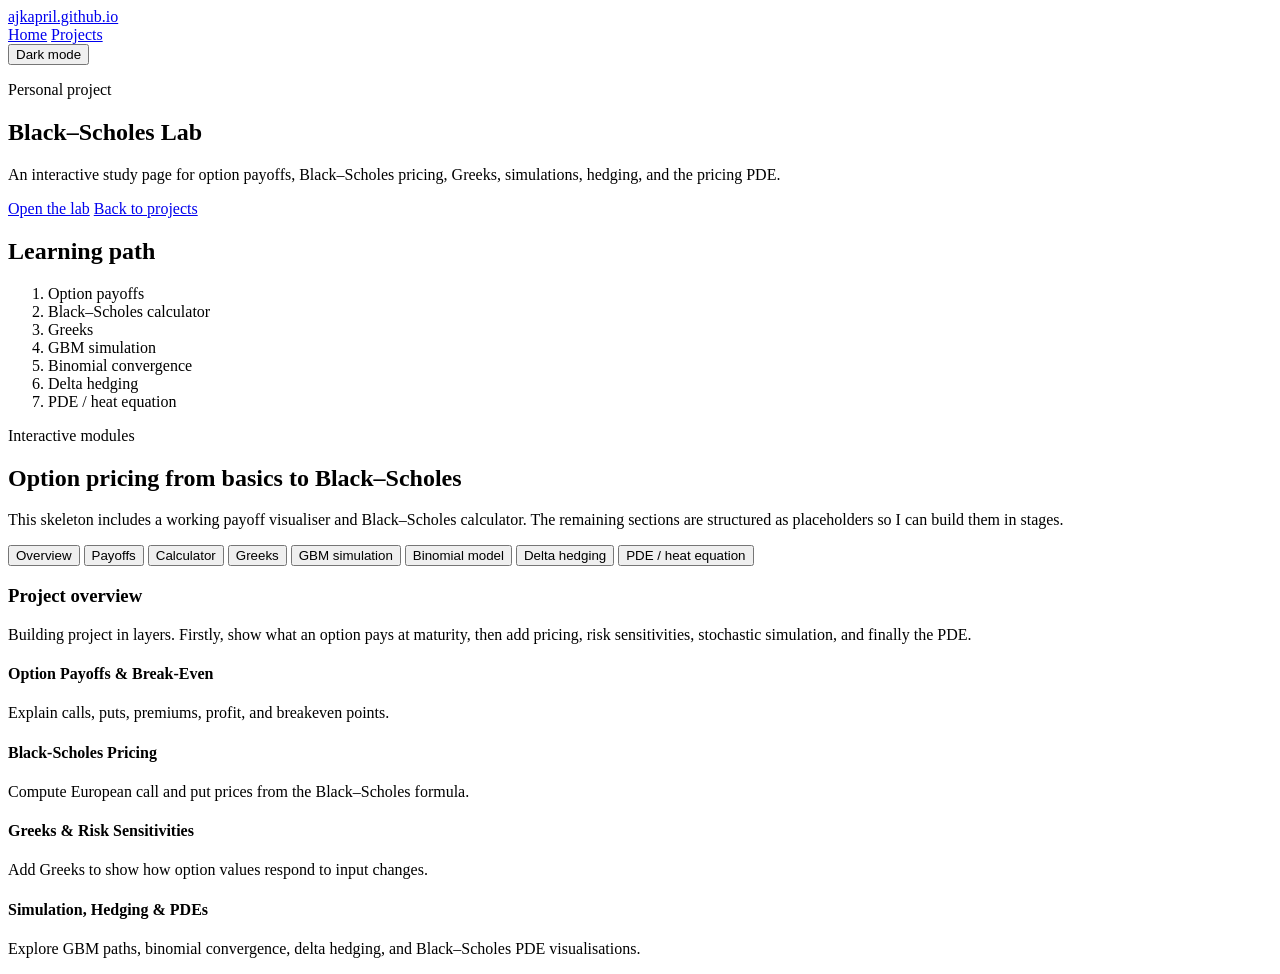
==== projects/black-scholes/index.html @ cd3219ad "Add index.html for Black-Scholes Lab project This HTML file serves as the main structure for the Bla" ====
<!DOCTYPE html>
<html lang="en" data-theme="light">
  <head>
    <meta charset="UTF-8" />
    <meta name="viewport" content="width=device-width, initial-scale=1.0" />
    <title>Black–Scholes Lab | ajkapril.github.io</title>

    <link rel="stylesheet" href="black-scholes.css" />
    <script type="module" src="black-scholes.js" defer></script>
  </head>

  <body>
    <header class="site-header">
      <a class="logo" href="../../index.html">ajkapril.github.io</a>

      <nav class="main-nav" aria-label="Black-Scholes page navigation">
        <a href="../../index.html">Home</a>
        <a href="../../index.html#projects">Projects</a>
      </nav>

      <button id="theme-toggle" class="theme-toggle" type="button" aria-pressed="false">
        Dark mode
      </button>
    </header>

    <main>
      <section class="hero section">
        <div class="section-inner hero-grid">
          <div>
            <p class="eyebrow">Personal project</p>
            <h1>Black–Scholes Lab</h1>
            <p class="lead">
              An interactive study page for option payoffs, Black–Scholes pricing,
              Greeks, simulations, hedging, and the pricing PDE.
            </p>

            <div class="button-row">
              <a class="btn" href="#lab">Open the lab</a>
              <a class="btn btn-secondary" href="../../index.html#projects">Back to projects</a>
            </div>
          </div>

          <aside class="hero-card">
            <h2>Learning path</h2>
            <ol class="mini-list">
              <li>Option payoffs</li>
              <li>Black–Scholes calculator</li>
              <li>Greeks</li>
              <li>GBM simulation</li>
              <li>Binomial convergence</li>
              <li>Delta hedging</li>
              <li>PDE / heat equation</li>
            </ol>
          </aside>
        </div>
      </section>

      <section id="lab" class="section lab-section">
        <div class="section-inner">
          <div class="section-heading">
            <p class="eyebrow">Interactive modules</p>
            <h2>Option pricing from basics to Black–Scholes</h2>
            <p>
              This skeleton includes a working payoff visualiser and Black–Scholes calculator.
              The remaining sections are structured as placeholders so I can build them in stages.
            </p>
          </div>

          <div class="lab-layout">
            <aside class="module-nav" aria-label="Lab modules">
              <button class="module-button active" type="button" data-panel-target="overview-panel">Overview</button>
              <button class="module-button" type="button" data-panel-target="payoff-panel">Payoffs</button>
              <button class="module-button" type="button" data-panel-target="calculator-panel">Calculator</button>
              <button class="module-button" type="button" data-panel-target="greeks-panel">Greeks</button>
              <button class="module-button" type="button" data-panel-target="gbm-panel">GBM simulation</button>
              <button class="module-button" type="button" data-panel-target="binomial-panel">Binomial model</button>
              <button class="module-button" type="button" data-panel-target="hedging-panel">Delta hedging</button>
              <button class="module-button" type="button" data-panel-target="pde-panel">PDE / heat equation</button>
            </aside>

            <div class="panel-area">
              <section id="overview-panel" class="panel active-panel" data-panel>
                <article class="card">
                  <h3>Project overview</h3>
                  <p>
                    Building project in layers. Firstly, show what an option pays at maturity,
                    then add pricing, risk sensitivities, stochastic simulation, and finally the PDE.
                  </p>

                  <div class="feature-grid">
                    <div class="feature-card">
                      <h4>Option Payoffs & Break-Even</h4>
                      <p>Explain calls, puts, premiums, profit, and breakeven points.</p>
                    </div>
                    <div class="feature-card">
                      <h4>Black-Scholes Pricing</h4>
                      <p>Compute European call and put prices from the Black–Scholes formula.</p>
                    </div>
                    <div class="feature-card">
                      <h4>Greeks & Risk Sensitivities</h4>
                      <p>Add Greeks to show how option values respond to input changes.</p>
                    </div>
                    <div class="feature-card">
                      <h4>Simulation, Hedging & PDEs</h4>
                      <p>Explore GBM paths, binomial convergence, delta hedging, and Black–Scholes PDE visualisations.</p>
                    </div>
                  </div>
                </article>
              </section>

              <section id="payoff-panel" class="panel" data-panel hidden>
                <article class="card">
                  <h3>Option payoff visualiser</h3>

                  <form id="payoff-form" class="control-grid">
                    <label class="field">
                      <span>Strike price K</span>
                      <input id="payoff-k" type="number" min="1" step="1" value="100" />
                    </label>

                    <label class="field">
                      <span>Premium</span>
                      <input id="payoff-premium" type="number" min="0" step="0.01" value="8" />
                    </label>

                    <label class="field">
                      <span>Maximum final stock price</span>
                      <input id="payoff-max-st" type="number" min="10" step="10" value="200" />
                    </label>

                    <label class="field">
                      <span>Option type</span>
                      <select id="payoff-type">
                        <option value="call">Call</option>
                        <option value="put">Put</option>
                      </select>
                    </label>

                    <label class="field">
                      <span>Position</span>
                      <select id="payoff-position">
                        <option value="long">Long</option>
                        <option value="short">Short</option>
                      </select>
                    </label>

                    <div class="field button-field">
                      <button class="btn" type="submit">Update payoff</button>
                    </div>
                  </form>

                  <div class="chart-card">
                    <canvas id="payoff-canvas" width="900" height="430" aria-label="Payoff chart"></canvas>
                  </div>

                  <div id="payoff-explanation" class="explanation-box"></div>
                </article>
              </section>

              <section id="calculator-panel" class="panel" data-panel hidden>
                <article class="card">
                  <h3>Black–Scholes calculator</h3>

                  <form id="calculator-form" class="control-grid">
                    <label class="field">
                      <span>Current stock price S</span>
                      <input id="bs-s" type="number" min="0.01" step="0.01" value="100" />
                    </label>

                    <label class="field">
                      <span>Strike price K</span>
                      <input id="bs-k" type="number" min="0.01" step="0.01" value="100" />
                    </label>

                    <label class="field">
                      <span>Risk-free rate r (%)</span>
                      <input id="bs-r" type="number" step="0.01" value="5" />
                    </label>

                    <label class="field">
                      <span>Volatility σ (%)</span>
                      <input id="bs-sigma" type="number" min="0.01" step="0.01" value="20" />
                    </label>

                    <label class="field">
                      <span>Time to maturity T (years)</span>
                      <input id="bs-t" type="number" min="0.001" step="0.01" value="1" />
                    </label>

                    <div class="field button-field">
                      <button class="btn" type="submit">Calculate</button>
                    </div>
                  </form>

                  <div class="results-grid">
                    <div class="result-tile">
                      <span>Call price</span>
                      <strong id="call-price">—</strong>
                    </div>
                    <div class="result-tile">
                      <span>Put price</span>
                      <strong id="put-price">—</strong>
                    </div>
                    <div class="result-tile">
                      <span>d₁</span>
                      <strong id="d1-output">—</strong>
                    </div>
                    <div class="result-tile">
                      <span>d₂</span>
                      <strong id="d2-output">—</strong>
                    </div>
                    <div class="result-tile">
                      <span>N(d₁)</span>
                      <strong id="nd1-output">—</strong>
                    </div>
                    <div class="result-tile">
                      <span>N(d₂)</span>
                      <strong id="nd2-output">—</strong>
                    </div>
                  </div>

                  <div id="parity-check" class="explanation-box"></div>

                  <div class="chart-card">
                    <canvas id="value-canvas" width="900" height="430" aria-label="Option value chart"></canvas>
                  </div>
                </article>
              </section>

              <section id="greeks-panel" class="panel" data-panel hidden>
                <article class="card">
                  <h3>Greeks visualiser</h3>
                  <p>
                    This panel is prepared for Delta, Gamma, Theta, Vega, and Rho. JavaScript
                    contains helper functions that I will connect to sliders and charts.
                  </p>
                  <div id="greeks-output" class="results-grid"></div>
                  <div class="todo-box">
                    <h4>Build next</h4>
                    <ol>
                      <li>Add sliders for S, T, and σ.</li>
                      <li>Use the Greeks helper functions in <code>math.js</code>.</li>
                      <li>Plot each Greek against stock price.</li>
                    </ol>
                  </div>
                </article>
              </section>

              <section id="gbm-panel" class="panel" data-panel hidden>
                <article class="card">
                  <h3>GBM simulation</h3>
                  <p>
                    Placeholder for simulated stock-price paths under geometric Brownian motion.
                  </p>
                  <div class="todo-box">
                    <h4>Inputs to add</h4>
                    <ul>
                      <li>S₀, μ, σ, T, number of paths, number of steps</li>
                      <li>Canvas or chart for simulated paths</li>
                      <li>Histogram of terminal prices Sₜ</li>
                    </ul>
                  </div>
                </article>
              </section>

              <section id="binomial-panel" class="panel" data-panel hidden>
                <article class="card">
                  <h3>Binomial model</h3>
                  <p>
                    Placeholder for one-step and multi-step binomial option pricing.
                  </p>
                  <div class="todo-box">
                    <h4>Build next</h4>
                    <ul>
                      <li>Compute risk-neutral probability q.</li>
                      <li>Build stock-price and option-value trees.</li>
                      <li>Compare binomial price to Black–Scholes as N increases.</li>
                    </ul>
                  </div>
                </article>
              </section>

              <section id="hedging-panel" class="panel" data-panel hidden>
                <article class="card">
                  <h3>Delta hedging simulator</h3>
                  <p>
                    Placeholder for showing how a short option position can be hedged by holding Δ shares.
                  </p>
                  <div class="todo-box">
                    <h4>Build next</h4>
                    <ul>
                      <li>Simulate one stock path.</li>
                      <li>Compute delta at every time step.</li>
                      <li>Rebalance the hedge and track hedging error.</li>
                    </ul>
                  </div>
                </article>
              </section>

              <section id="pde-panel" class="panel" data-panel hidden>
                <article class="card">
                  <h3>PDE / heat equation visualisation</h3>
                  <p>
                    Placeholder for the advanced PDE section.
                  </p>
                  <div class="formula-box">
                    V<sub>t</sub> + ½σ²S²V<sub>SS</sub> + rSV<sub>S</sub> − rV = 0
                  </div>
                  <div class="todo-box">
                    <h4>Build last</h4>
                    <ul>
                      <li>Show the terminal payoff condition.</li>
                      <li>Plot a heatmap of V(S, t).</li>
                      <li>Compare the formula price to a finite-difference PDE approximation.</li>
                    </ul>
                  </div>
                </article>
              </section>
            </div>
          </div>
        </div>
      </section>
    </main>
  </body>
</html>
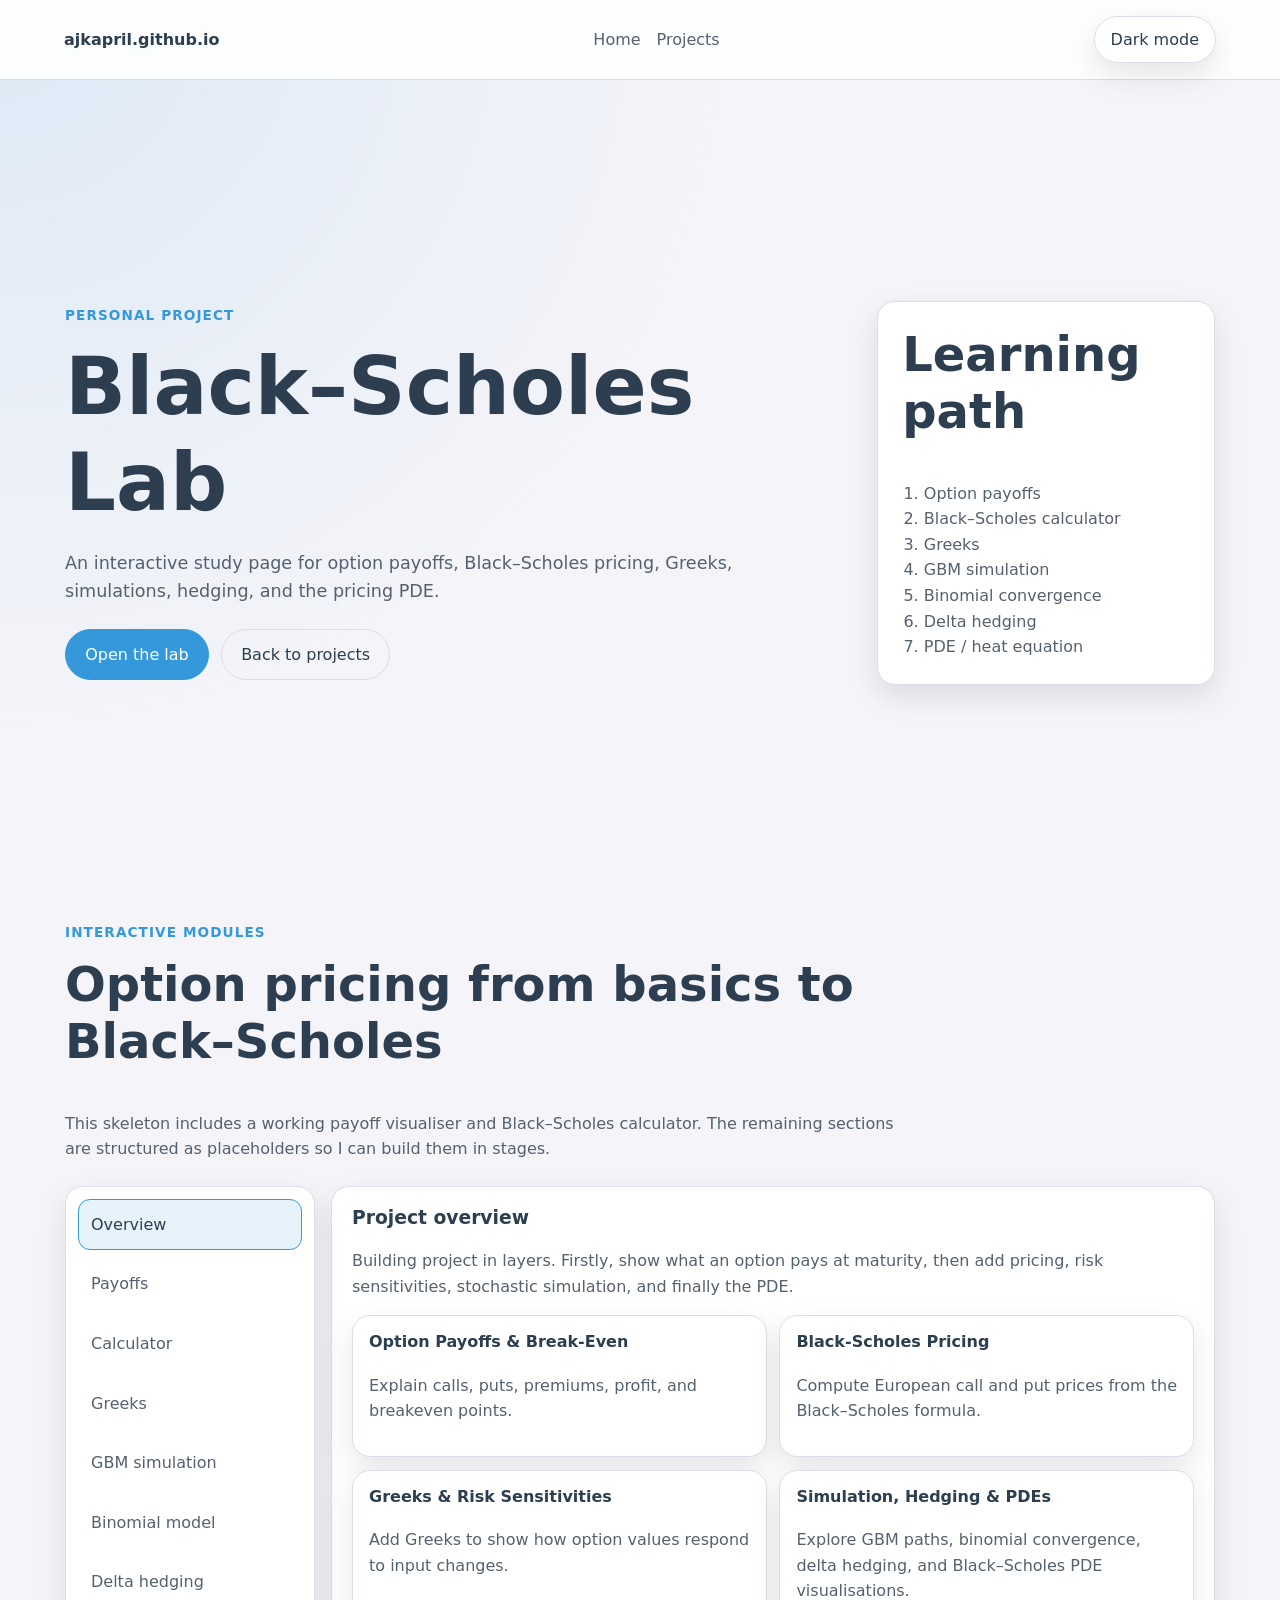
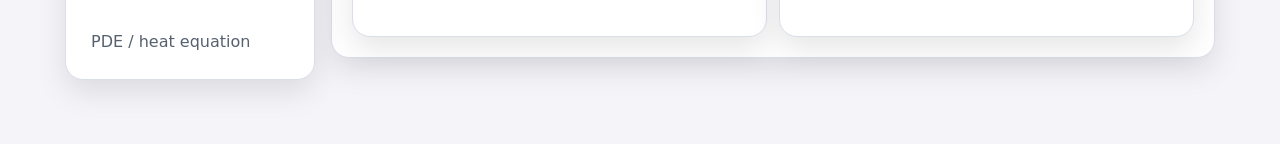
==== commit 424e83db: "Make the Open the lab button s" ====
--- a/projects/black-scholes/index.html
+++ b/projects/black-scholes/index.html
@@ -35,7 +35,7 @@
             </p>
 
             <div class="button-row">
-              <a class="btn" href="#lab">Open the lab</a>
+              <a class="btn" href="#interactive-modules">Open the lab</a>
               <a class="btn btn-secondary" href="../../index.html#projects">Back to projects</a>
             </div>
           </div>
@@ -57,7 +57,7 @@
 
       <section id="lab" class="section lab-section">
         <div class="section-inner">
-          <div class="section-heading">
+          <div id="interactive-modules" class="section-heading">
             <p class="eyebrow">Interactive modules</p>
             <h2>Option pricing from basics to Black–Scholes</h2>
             <p>
--- a/projects/black-scholes/black-scholes.css
+++ b/projects/black-scholes/black-scholes.css
@@ -0,0 +1,424 @@
+:root {
+  color-scheme: light;
+
+  --bg: #f4f4f9;
+  --card-bg: #ffffff;
+  --text: #2c3e50;
+  --text-soft: #56616f;
+  --muted: #6b7280;
+  --border: #d9dee8;
+  --accent: #3498db;
+  --accent-hover: #2980b9;
+  --accent-soft: rgba(52, 152, 219, 0.12);
+  --success: #15803d;
+  --warning: #a16207;
+  --shadow: 0 12px 30px rgba(0, 0, 0, 0.1);
+  --radius: 18px;
+}
+
+html[data-theme="dark"] {
+  color-scheme: dark;
+
+  --bg: #0f172a;
+  --card-bg: #172033;
+  --text: #e5e7eb;
+  --text-soft: #cbd5e1;
+  --muted: #94a3b8;
+  --border: #334155;
+  --accent: #60a5fa;
+  --accent-hover: #3b82f6;
+  --accent-soft: rgba(96, 165, 250, 0.16);
+  --success: #4ade80;
+  --warning: #facc15;
+  --shadow: 0 12px 30px rgba(0, 0, 0, 0.35);
+}
+
+* {
+  box-sizing: border-box;
+}
+
+html {
+  scroll-behavior: smooth;
+}
+
+body {
+  margin: 0;
+  min-height: 100vh;
+  font-family: "Segoe UI", system-ui, -apple-system, BlinkMacSystemFont, sans-serif;
+  background:
+    radial-gradient(circle at top left, var(--accent-soft), transparent 34%),
+    var(--bg);
+  color: var(--text);
+  line-height: 1.6;
+}
+
+a {
+  color: inherit;
+}
+
+button,
+input,
+select {
+  font: inherit;
+}
+
+button {
+  cursor: pointer;
+}
+
+.site-header {
+  position: sticky;
+  top: 0;
+  z-index: 10;
+  display: flex;
+  justify-content: space-between;
+  align-items: center;
+  gap: 1rem;
+  padding: 1rem 5%;
+  background: color-mix(in srgb, var(--card-bg) 88%, transparent);
+  border-bottom: 1px solid var(--border);
+  backdrop-filter: blur(14px);
+}
+
+.logo {
+  color: var(--text);
+  font-weight: 750;
+  text-decoration: none;
+}
+
+.main-nav {
+  display: flex;
+  gap: 1rem;
+}
+
+.main-nav a {
+  color: var(--text-soft);
+  text-decoration: none;
+}
+
+.main-nav a:hover {
+  color: var(--accent);
+}
+
+.theme-toggle {
+  border: 1px solid var(--border);
+  border-radius: 999px;
+  padding: 0.6rem 1rem;
+  background: var(--card-bg);
+  color: var(--text);
+  box-shadow: var(--shadow);
+}
+
+.section {
+  padding: 4rem 1rem;
+}
+
+.section-inner {
+  width: min(1150px, 100%);
+  margin: 0 auto;
+}
+
+.hero {
+  min-height: calc(100vh - 74px);
+  display: flex;
+  align-items: center;
+}
+
+.hero-grid {
+  display: grid;
+  grid-template-columns: minmax(0, 1.4fr) minmax(280px, 0.6fr);
+  gap: 1.5rem;
+  align-items: center;
+}
+
+.hero-card,
+.card,
+.feature-card,
+.chart-card,
+.todo-box,
+.formula-box {
+  background: var(--card-bg);
+  border: 1px solid var(--border);
+  border-radius: var(--radius);
+  box-shadow: var(--shadow);
+}
+
+.hero-card {
+  padding: 1.5rem;
+}
+
+.eyebrow {
+  margin: 0 0 0.75rem;
+  color: var(--accent);
+  font-weight: 800;
+  letter-spacing: 0.08em;
+  text-transform: uppercase;
+  font-size: 0.85rem;
+}
+
+h1,
+h2,
+h3,
+h4 {
+  margin-top: 0;
+  color: var(--text);
+  line-height: 1.2;
+}
+
+h1 {
+  max-width: 860px;
+  margin-bottom: 1rem;
+  font-size: clamp(2.5rem, 7vw, 5rem);
+}
+
+h2 {
+  font-size: clamp(1.8rem, 4vw, 3rem);
+}
+
+p {
+  color: var(--text-soft);
+}
+
+.lead {
+  max-width: 760px;
+  font-size: 1.1rem;
+}
+
+.button-row {
+  display: flex;
+  flex-wrap: wrap;
+  gap: 0.75rem;
+  margin-top: 1.5rem;
+}
+
+.btn {
+  display: inline-block;
+  border: 1px solid var(--accent);
+  border-radius: 999px;
+  padding: 0.75rem 1.2rem;
+  background: var(--accent);
+  color: white;
+  text-decoration: none;
+}
+
+.btn:hover {
+  background: var(--accent-hover);
+}
+
+.btn-secondary {
+  border-color: var(--border);
+  background: transparent;
+  color: var(--text);
+}
+
+.btn-secondary:hover {
+  background: var(--accent-soft);
+  color: var(--text);
+}
+
+.mini-list {
+  margin-bottom: 0;
+  padding-left: 1.35rem;
+  color: var(--text-soft);
+}
+
+.lab-section {
+  padding-top: 1rem;
+}
+
+.section-heading {
+  max-width: 840px;
+  margin-bottom: 1.5rem;
+}
+
+.lab-layout {
+  display: grid;
+  grid-template-columns: 250px minmax(0, 1fr);
+  gap: 1rem;
+  align-items: start;
+}
+
+.module-nav {
+  position: sticky;
+  top: 95px;
+  display: grid;
+  gap: 0.5rem;
+  padding: 0.75rem;
+  background: var(--card-bg);
+  border: 1px solid var(--border);
+  border-radius: var(--radius);
+  box-shadow: var(--shadow);
+}
+
+.module-button {
+  border: 1px solid transparent;
+  border-radius: 12px;
+  padding: 0.75rem;
+  background: transparent;
+  color: var(--text-soft);
+  text-align: left;
+}
+
+.module-button:hover,
+.module-button.active {
+  border-color: var(--accent);
+  background: var(--accent-soft);
+  color: var(--text);
+}
+
+.panel {
+  display: none;
+}
+
+.panel.active-panel {
+  display: block;
+}
+
+.card {
+  padding: 1.25rem;
+}
+
+.feature-grid,
+.results-grid {
+  display: grid;
+  grid-template-columns: repeat(2, minmax(0, 1fr));
+  gap: 0.8rem;
+}
+
+.feature-card,
+.result-tile,
+.todo-box,
+.formula-box,
+.explanation-box {
+  padding: 1rem;
+}
+
+.result-tile {
+  border: 1px solid var(--border);
+  border-radius: 14px;
+  background: var(--bg);
+}
+
+.result-tile span {
+  display: block;
+  color: var(--muted);
+  font-size: 0.9rem;
+}
+
+.result-tile strong {
+  display: block;
+  margin-top: 0.25rem;
+  font-size: 1.3rem;
+  overflow-wrap: anywhere;
+}
+
+.control-grid {
+  display: grid;
+  grid-template-columns: repeat(3, minmax(0, 1fr));
+  gap: 0.75rem;
+  margin-bottom: 1rem;
+}
+
+.field {
+  display: grid;
+  gap: 0.35rem;
+}
+
+.field span {
+  color: var(--text);
+  font-weight: 700;
+}
+
+input,
+select {
+  width: 100%;
+  border: 1px solid var(--border);
+  border-radius: 12px;
+  padding: 0.75rem;
+  background: var(--bg);
+  color: var(--text);
+}
+
+input:focus,
+select:focus,
+button:focus-visible {
+  outline: 3px solid var(--accent-soft);
+  border-color: var(--accent);
+}
+
+.button-field {
+  align-self: end;
+}
+
+.chart-card {
+  padding: 1rem;
+  margin-top: 1rem;
+  overflow-x: auto;
+}
+
+canvas {
+  display: block;
+  width: 100%;
+  min-width: 620px;
+  max-height: 430px;
+}
+
+.explanation-box {
+  margin-top: 1rem;
+  border-left: 4px solid var(--accent);
+  border-radius: 14px;
+  background: var(--accent-soft);
+  color: var(--text-soft);
+}
+
+.todo-box {
+  margin-top: 1rem;
+  background: var(--bg);
+}
+
+.todo-box h4 {
+  margin-bottom: 0.5rem;
+}
+
+.formula-box {
+  margin-top: 1rem;
+  background: var(--bg);
+  font-family: Georgia, "Times New Roman", serif;
+  font-size: clamp(1.1rem, 3vw, 1.8rem);
+  text-align: center;
+}
+
+code {
+  padding: 0.1rem 0.25rem;
+  border-radius: 6px;
+  background: var(--accent-soft);
+}
+
+@media (max-width: 920px) {
+  .hero-grid,
+  .lab-layout {
+    grid-template-columns: 1fr;
+  }
+
+  .module-nav {
+    position: static;
+    grid-template-columns: repeat(2, minmax(0, 1fr));
+  }
+
+  .control-grid,
+  .feature-grid,
+  .results-grid {
+    grid-template-columns: 1fr;
+  }
+}
+
+@media (max-width: 640px) {
+  .site-header {
+    align-items: flex-start;
+    flex-direction: column;
+  }
+
+  .module-nav {
+    grid-template-columns: 1fr;
+  }
+}
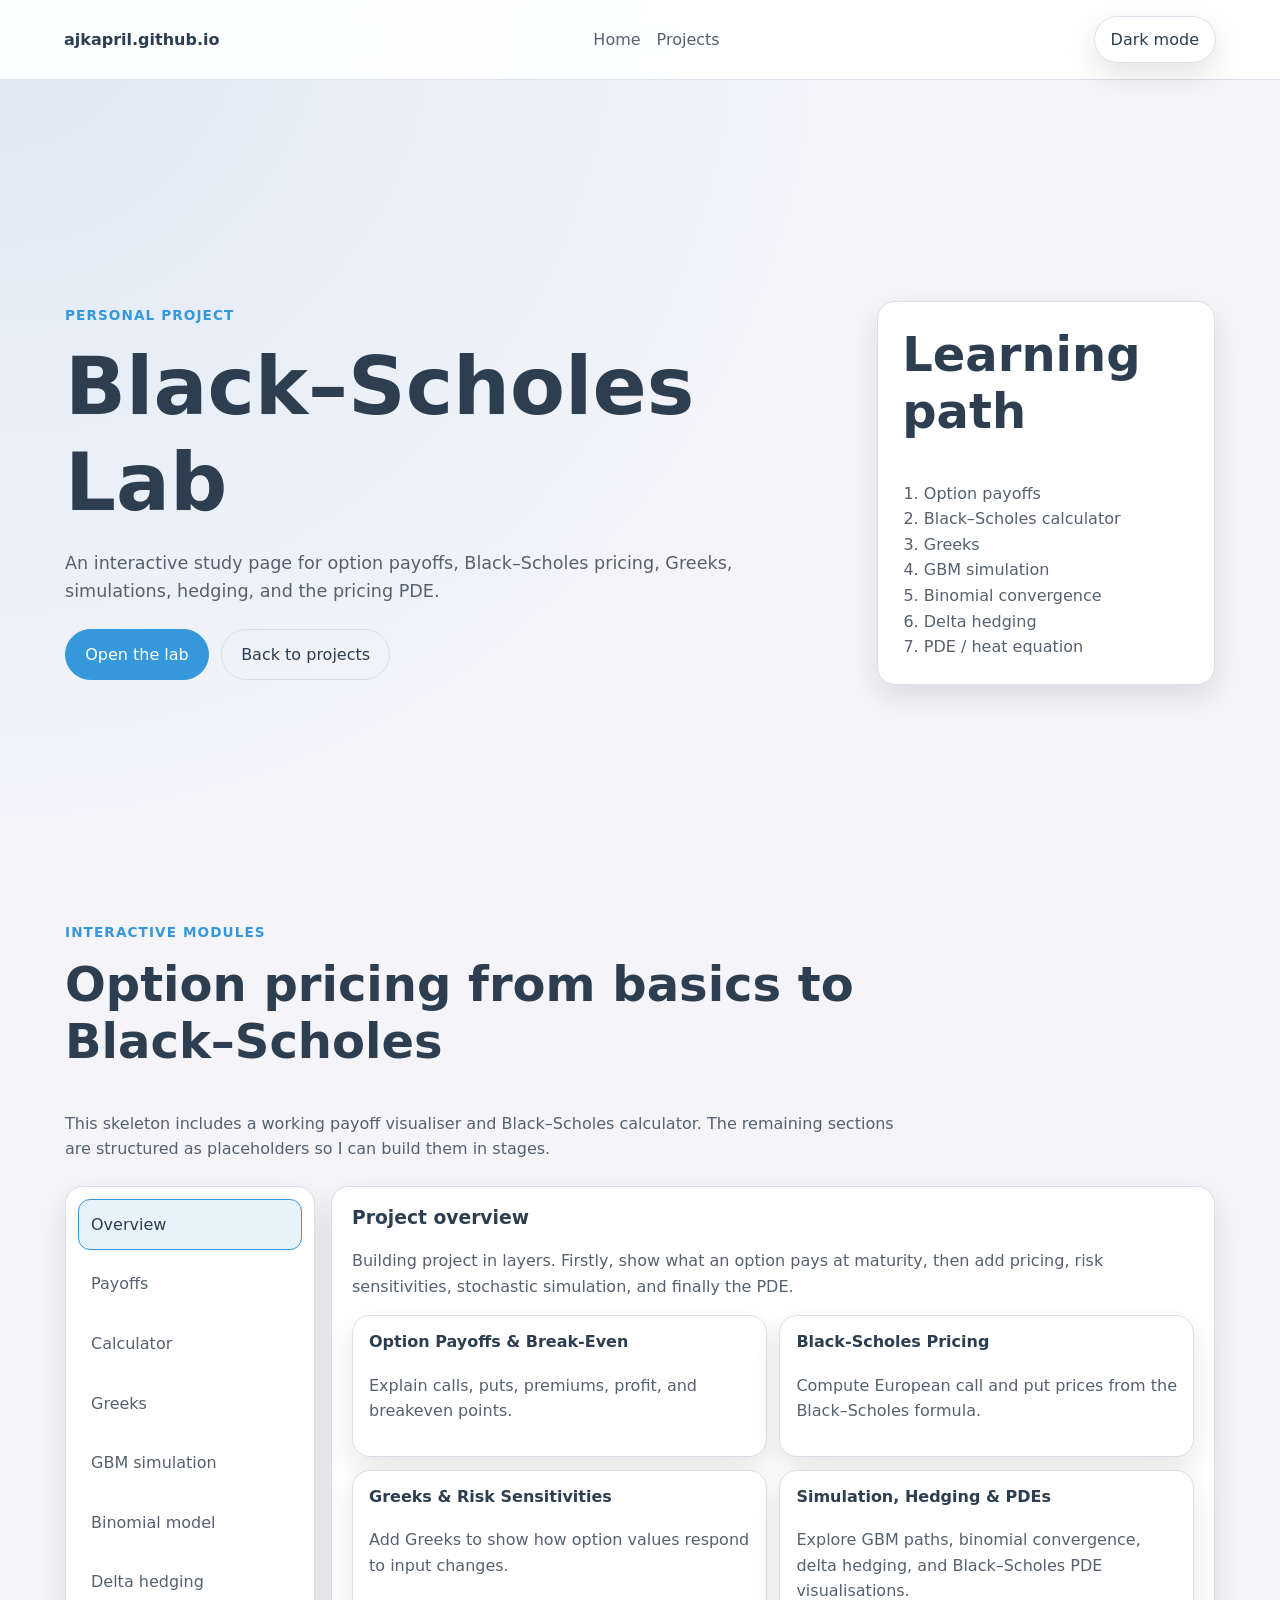
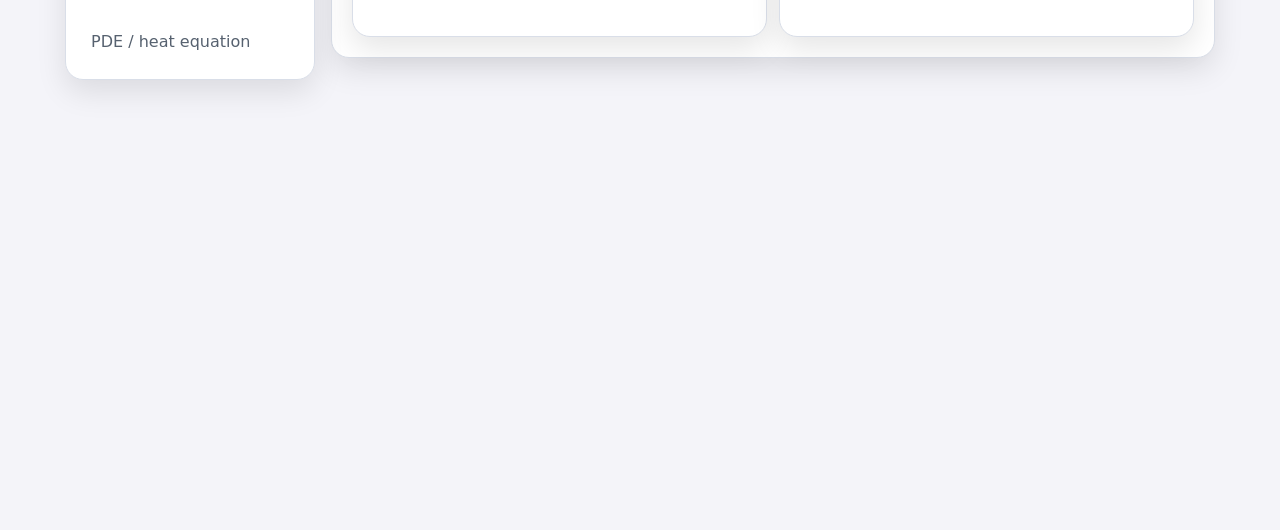
==== commit 462341ab: "Change button ID and update section heading" ====
--- a/projects/black-scholes/index.html
+++ b/projects/black-scholes/index.html
@@ -35,7 +35,7 @@
             </p>
 
             <div class="button-row">
-              <a class="btn" href="#interactive-modules">Open the lab</a>
+              <a id="open-lab-button" class="btn" href="#lab-start">Open the lab</a>
               <a class="btn btn-secondary" href="../../index.html#projects">Back to projects</a>
             </div>
           </div>
@@ -57,7 +57,7 @@
 
       <section id="lab" class="section lab-section">
         <div class="section-inner">
-          <div id="interactive-modules" class="section-heading">
+          <div id="lab-start" class="section-heading">
             <p class="eyebrow">Interactive modules</p>
             <h2>Option pricing from basics to Black–Scholes</h2>
             <p>
--- a/projects/black-scholes/black-scholes.css
+++ b/projects/black-scholes/black-scholes.css
@@ -224,6 +224,10 @@
 
 .lab-section {
   padding-top: 1rem;
+  padding-bottom: 50vh;
+}
+#interactive-modules {
+  scroll-margin-top: 90px;
 }
 
 .section-heading {
